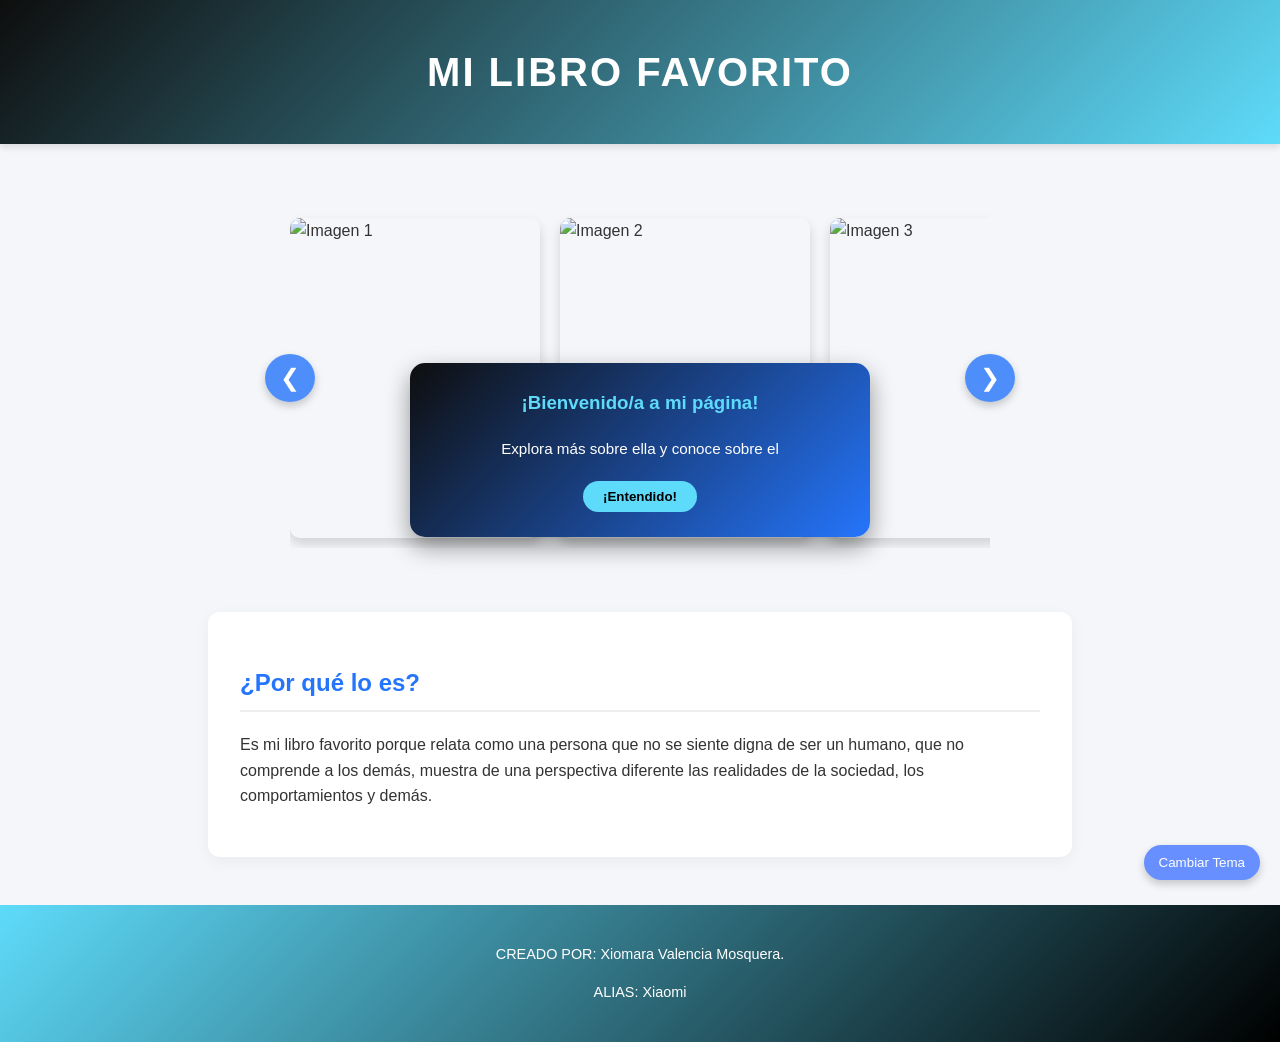
==== index.html @ 6a1c4576 "Add files via upload" ====
<!DOCTYPE html>
<html lang="en">
<head>
    <meta charset="UTF-8">
    <meta name="viewport" content="width=device-width, initial-scale=1.0">
    <title>Document</title>
    <link rel="stylesheet" href="style.css">
    
</head>
<body>
    <header>
        <h1> MI LIBRO FAVORITO</h1>
    </header>

<section class="galería-container">
    <button class="flecha flecha-izq" id="btn-prev">&#10094;</button>
    
    <div class="galería">
        <img src="img/v10.jfif" alt="Imagen 1">
        <img src="img/v1.jfif" alt="Imagen 2">
        <img src="img/v2.webp" alt="Imagen 3">
        <img src="img/v3.webp" alt="Imagen 4">
        <img src="img/v4.webp" alt="Imagen 5">
        <img src="img/v5.webp" alt="Imagen 6">
        <img src="img/v6.jfif" alt="Imagen 7">
        <img src="img/v7.jfif" alt="Imagen 8">
        <img src="img/v8.jfif" alt="Imagen 9">
        <img src="img/v9.jfif" alt="Imagen 10">
    </div>

    <button class="flecha flecha-der" id="btn-next">&#10095;</button>
</section>

    <main> 
        <h2>¿Por qué lo es?</h2>
        <p> Es mi libro favorito porque relata como una persona que no se siente digna de ser un humano, que no comprende a los demás, muestra de una perspectiva diferente las realidades de la sociedad, los comportamientos y demás. </p>
    </main>

    <footer>
        <p> CREADO POR: Xiomara Valencia Mosquera. </p>
        <p>ALIAS: Xiaomi</p>
    </footer>

    <script src="Java.js"></script>

</body>
</html>
---- style.css ----
body {
    font-family: 'Segoe UI', Tahoma, Geneva, Verdana, sans-serif;
    background-color: #f4f6f9;
    color: #333;
    margin: 0;
    padding: 0;
    line-height: 1.6;
}

header {
    background: linear-gradient(135deg, #0e0e0e, #5edbfa);
    color: white;
    text-align: center;
    padding: 2.5rem 1rem;
    box-shadow: 0 4px 6px rgba(0,0,0,0.1);
}

header h1 {
    margin: 0;
    font-size: 2.5rem;
    letter-spacing: 2px;
    cursor: pointer;
    display: inline-block;
    transition: transform 0.2s ease, opacity 0.2s ease;
}

header h1:hover {
    transform: scale(1.03);
    opacity: 0.9;
}

main {
    max-width: 800px;
    margin: 2rem auto;
    background: white;
    padding: 2rem;
    border-radius: 12px;
    box-shadow: 0 4px 15px rgba(0,0,0,0.05);
}

main h2 {
    color: #2575fc;
    border-bottom: 2px solid #eee;
    padding-bottom: 0.5rem;
}

.galería {
    display: flex;
    justify-content: center;
    gap: 20px;
    margin: 2rem auto;
    max-width: 900px;
    padding: 0 1rem;
}

.galería img {
    width: 250px;
    height: 320px;
    object-fit: cover;
    border-radius: 10px;
    box-shadow: 0 6px 12px rgba(0,0,0,0.15);
    cursor: pointer;
    transition: transform 0.3s ease, box-shadow 0.3s ease;
}

footer {
    text-align: center;
    padding: 1.5rem;
    background: linear-gradient(135deg, #5edbfa, #000000);
    color: #ffffff;
    margin-top: 3rem;
    font-size: 0.9rem;
}

body.modo-oscuro {
    background-color: #121212;
    color: #e0e0e0;
}

body.modo-oscuro main {
    background-color: #1e1e1e;
    color: #e0e0e0;
    box-shadow: 0 4px 15px rgba(255, 255, 255, 0.05);
}
.modal-bienvenida {
    position: fixed;
    top: 50%;
    left: 50%;
    transform: translate(-50%, -50%);
    background: linear-gradient(135deg, #0e0e0e, #2575fc);
    color: white;
    padding: 25px 30px;
    border-radius: 15px;
    box-shadow: 0 10px 25px rgba(0,0,0,0.4);
    text-align: center;
    z-index: 1000;
    animation: aparecer 0.4s ease-out;
    max-width: 400px;
    width: 90%;
}

.modal-bienvenida h3 {
    margin-top: 0;
    color: #5edbfa;
}

.modal-bienvenida p {
    font-size: 0.95rem;
    margin-bottom: 20px;
}

.modal-bienvenida button {
    background-color: #5edbfa;
    color: #000;
    border: none;
    padding: 8px 20px;
    border-radius: 20px;
    font-weight: bold;
    cursor: pointer;
    transition: background 0.2s;
}

.modal-bienvenida button:hover {
    background-color: #fff;
}

@keyframes aparecer {
    from {
        opacity: 0;
        transform: translate(-50%, -60%);
    }
    to {
        opacity: 1;
        transform: translate(-50%, -50%);
    }
}

.galería-container {
    position: relative;
    max-width: 700px;
    margin: 2rem auto;
    display: flex;
    align-items: center;
    justify-content: center;
}

.galería {
    display: flex;
    justify-content: flex-start; 
    flex-wrap: nowrap;
    gap: 20px;
    margin: 2rem auto;
    max-width: 900px;
    width: 100%;
    padding: 10px 0;
    overflow-x: auto;
    scroll-behavior: smooth;
    scrollbar-width: none;
}

.galería::-webkit-scrollbar {
    display: none;
}

.galería img {
    flex: 0 0 250px;
    width: 250px;
    height: 320px;
    object-fit: cover;
    border-radius: 10px;
    box-shadow: 0 6px 12px rgba(0,0,0,0.15);
    cursor: pointer;
    transition: transform 0.3s ease, box-shadow 0.3s ease;
}

.flecha {
    background-color: rgba(37, 117, 252, 0.8);
    color: white;
    border: none;
    font-size: 1.5rem;
    padding: 10px 15px;
    cursor: pointer;
    border-radius: 50%;
    z-index: 10;
    box-shadow: 0 4px 8px rgba(0,0,0,0.2);
    transition: background 0.2s, transform 0.2s;
    position: absolute;
}

.flecha:hover {
    background-color: #2575fc;
    transform: scale(1.1);
}

.flecha-izq {
    left: -25px;
}

.flecha-der {
    right: -25px;
}
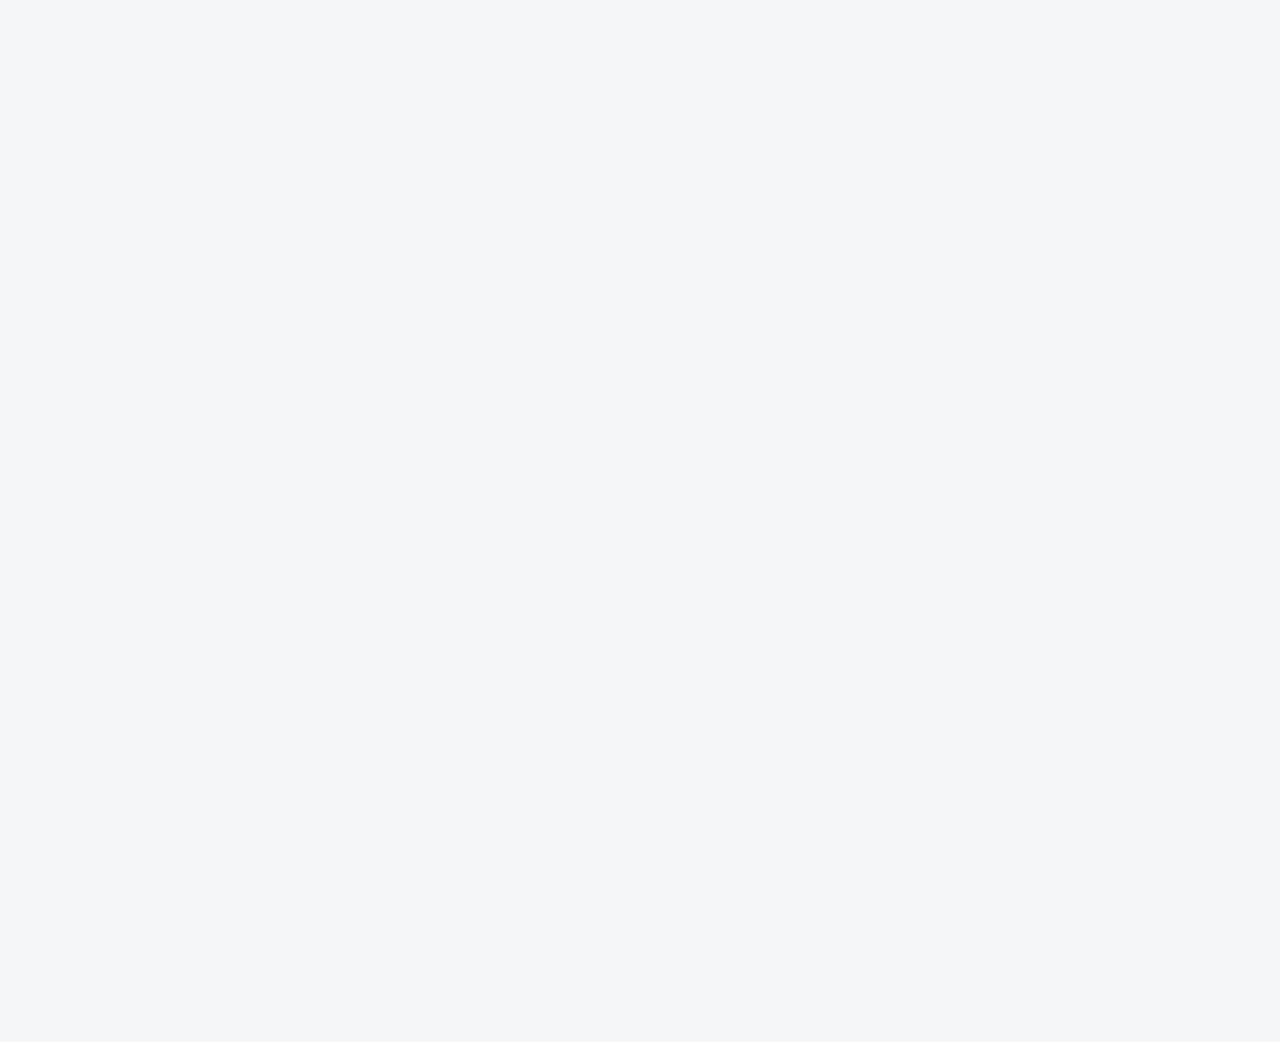
==== commit c5847aa3: "Update index.html" ====
--- a/index.html
+++ b/index.html
@@ -5,7 +5,7 @@
     <meta name="viewport" content="width=device-width, initial-scale=1.0">
     <title>Document</title>
     <link rel="stylesheet" href="style.css">
-    
+    <script>document.documentElement.style.visibility = "hidden";</script>
 </head>
 <body>
     <header>
@@ -41,7 +41,10 @@
         <p>ALIAS: Xiaomi</p>
     </footer>
 
+       <script src="https://cdn.jsdelivr.net/npm/@supabase/supabase-js@2.45.4/dist/umd/supabase.min.js"></script>
+    <script src="config.js"></script>
+    <script src="guardia.js"></script>
     <script src="Java.js"></script>
-
+    
 </body>
-</html>+</html>
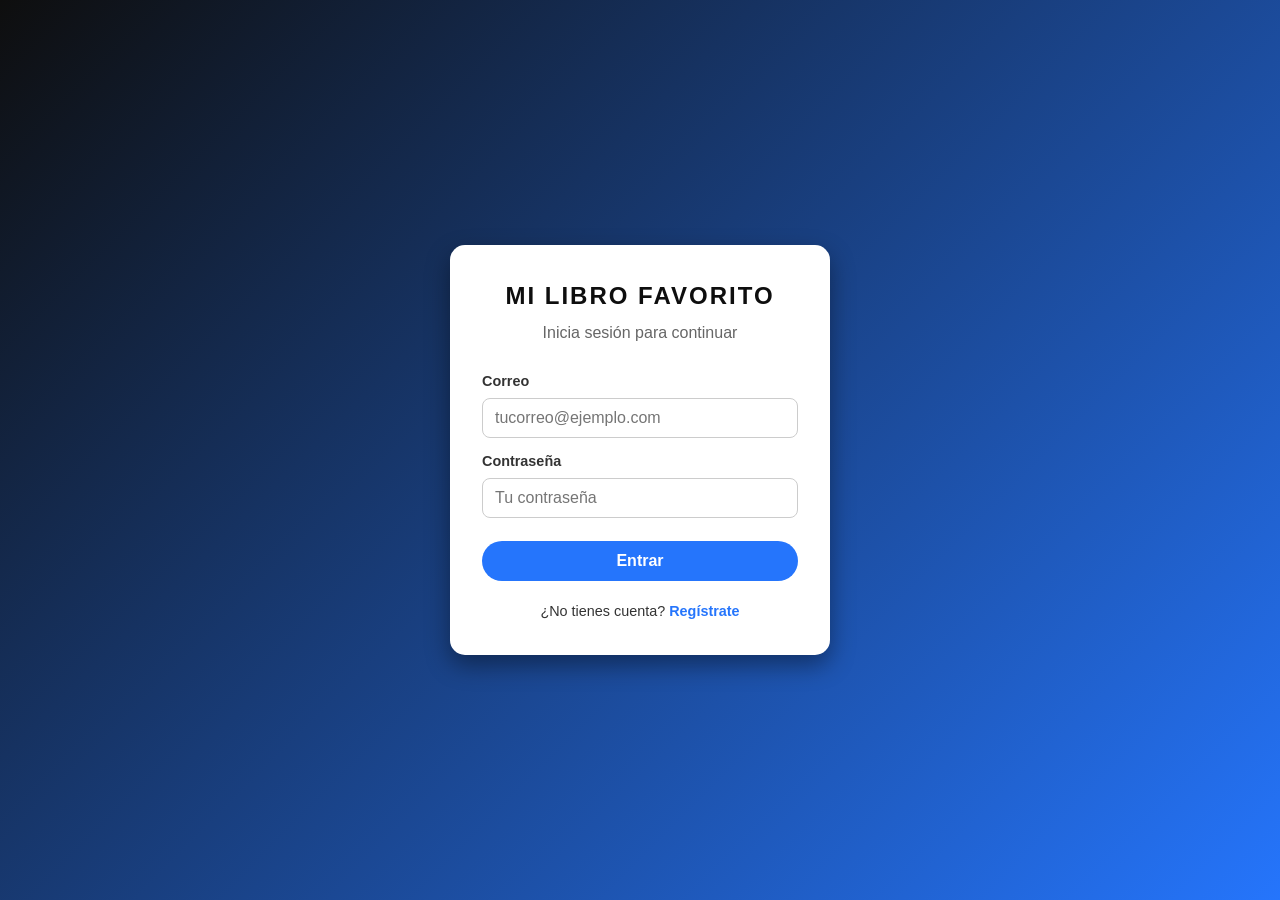
==== commit 95b729a8: "Update index.html" ====
--- a/index.html
+++ b/index.html
@@ -1,50 +1,286 @@
 <!DOCTYPE html>
-<html lang="en">
+<html lang="es">
 <head>
     <meta charset="UTF-8">
     <meta name="viewport" content="width=device-width, initial-scale=1.0">
-    <title>Document</title>
+    <title>Mi libro favorito</title>
     <link rel="stylesheet" href="style.css">
-    <script>document.documentElement.style.visibility = "hidden";</script>
+
+    
+    <style>
+        .oculto { display: none !important; }
+
+        #pantalla-login {
+            position: fixed;
+            inset: 0;
+            z-index: 2000;
+            display: flex;
+            align-items: center;
+            justify-content: center;
+            background: linear-gradient(135deg, #0e0e0e, #2575fc);
+            padding: 1rem;
+            box-sizing: border-box;
+        }
+        .tarjeta-login {
+            background: white;
+            width: 100%;
+            max-width: 380px;
+            padding: 2rem;
+            border-radius: 15px;
+            box-shadow: 0 10px 25px rgba(0, 0, 0, 0.4);
+            box-sizing: border-box;
+            color: #333;
+        }
+        .tarjeta-login h1 { margin: 0; text-align: center; font-size: 1.5rem; letter-spacing: 2px; color: #0e0e0e; }
+        .tarjeta-login .subtitulo { text-align: center; color: #666; margin: 0.3rem 0 1.5rem; }
+        .tarjeta-login label { display: block; font-weight: 600; margin: 0.8rem 0 0.3rem; font-size: 0.9rem; }
+        .tarjeta-login input {
+            width: 100%; padding: 10px 12px; border: 1px solid #ccc;
+            border-radius: 8px; font-size: 1rem; box-sizing: border-box;
+        }
+        .tarjeta-login input:focus { outline: none; border-color: #2575fc; box-shadow: 0 0 0 3px rgba(37, 117, 252, 0.2); }
+        .tarjeta-login button[type=submit] {
+            width: 100%; margin-top: 1.4rem; padding: 11px; background-color: #2575fc;
+            color: white; border: none; border-radius: 20px; font-weight: bold;
+            font-size: 1rem; cursor: pointer;
+        }
+        .tarjeta-login button[type=submit]:disabled { opacity: 0.6; cursor: not-allowed; }
+        .mensaje { margin: 1rem 0 0; text-align: center; font-size: 0.9rem; }
+        .mensaje.error, .mensaje.exito { padding: 10px; border-radius: 8px; }
+        .mensaje.error { background: #fde8e8; color: #b42318; }
+        .mensaje.exito { background: #e6f7ec; color: #146c2e; }
+        .cambiar { text-align: center; margin: 1.2rem 0 0; font-size: 0.9rem; }
+        .cambiar a { color: #2575fc; font-weight: 600; text-decoration: none; }
+
+        .barra-sesion {
+            position: fixed; top: 12px; right: 12px; display: flex; align-items: center;
+            gap: 10px; background: rgba(14, 14, 14, 0.85); color: white;
+            padding: 6px 8px 6px 14px; border-radius: 20px; font-size: 0.85rem; z-index: 900;
+        }
+        .barra-sesion button {
+            background-color: #5edbfa; color: #000; border: none; padding: 6px 12px;
+            border-radius: 14px; font-weight: bold; cursor: pointer;
+        }
+        .barra-sesion button:hover { background-color: #fff; }
+    </style>
 </head>
 <body>
-    <header>
-        <h1> MI LIBRO FAVORITO</h1>
-    </header>
-
-<section class="galería-container">
-    <button class="flecha flecha-izq" id="btn-prev">&#10094;</button>
+
+    <div id="pantalla-login">
+        <div class="tarjeta-login">
+            <h1>MI LIBRO FAVORITO</h1>
+            <p class="subtitulo" id="subtitulo">Inicia sesión para continuar</p>
+
+            <form id="form-login">
+                <label for="login-correo">Correo</label>
+                <input type="email" id="login-correo" placeholder="tucorreo@ejemplo.com" required autocomplete="email">
+
+                <label for="login-clave">Contraseña</label>
+                <input type="password" id="login-clave" placeholder="Tu contraseña" required autocomplete="current-password">
+
+                <button type="submit">Entrar</button>
+            </form>
+
+            <form id="form-registro" class="oculto">
+                <label for="registro-nombre">Nombre</label>
+                <input type="text" id="registro-nombre" placeholder="Tu nombre" required autocomplete="name">
+
+                <label for="registro-correo">Correo</label>
+                <input type="email" id="registro-correo" placeholder="tucorreo@ejemplo.com" required autocomplete="email">
+
+                <label for="registro-clave">Contraseña (mínimo 6 caracteres)</label>
+                <input type="password" id="registro-clave" placeholder="Crea una contraseña" minlength="6" required autocomplete="new-password">
+
+                <button type="submit">Crear cuenta</button>
+            </form>
+
+            <p id="mensaje" class="mensaje"></p>
+
+            <p class="cambiar">
+                <span id="texto-cambiar">¿No tienes cuenta?</span>
+                <a href="#" id="enlace-cambiar">Regístrate</a>
+            </p>
+        </div>
+    </div>
+
+    <div id="contenido" class="oculto">
+
+        <header>
+            <h1> MI LIBRO FAVORITO</h1>
+        </header>
+
+        <section class="galería-container">
+            <button class="flecha flecha-izq" id="btn-prev">&#10094;</button>
+
+            <div class="galería">
+                <img src="img/v10.jfif" alt="Imagen 1">
+                <img src="img/v1.jfif" alt="Imagen 2">
+                <img src="img/v2.webp" alt="Imagen 3">
+                <img src="img/v3.webp" alt="Imagen 4">
+                <img src="img/v4.webp" alt="Imagen 5">
+                <img src="img/v5.webp" alt="Imagen 6">
+                <img src="img/v6.jfif" alt="Imagen 7">
+                <img src="img/v7.jfif" alt="Imagen 8">
+                <img src="img/v8.jfif" alt="Imagen 9">
+                <img src="img/v9.jfif" alt="Imagen 10">
+            </div>
+
+            <button class="flecha flecha-der" id="btn-next">&#10095;</button>
+        </section>
+
+        <main>
+            <h2>¿Por qué lo es?</h2>
+            <p> Es mi libro favorito porque relata como una persona que no se siente digna de ser un humano, que no comprende a los demás, muestra de una perspectiva diferente las realidades de la sociedad, los comportamientos y demás. </p>
+        </main>
+
+        <footer>
+            <p> CREADO POR: Xiomara Valencia Mosquera. </p>
+            <p>ALIAS: Xiaomi</p>
+        </footer>
+
+    </div>
+
+    <script src="https://cdn.jsdelivr.net/npm/@supabase/supabase-js@2.45.4/dist/umd/supabase.min.js"></script>
+    <script>
+        
+        const SUPABASE_URL = "https://hypxybgvxvpwfqflijty.supabase.co";
+        const SUPABASE_KEY = "sb_publishable_x6A2XiGzM9F2Qlk9xwBUvA_UK3HoJJz";
+        const clienteSupabase = supabase.createClient(SUPABASE_URL, SUPABASE_KEY);
+
+        const pantallaLogin = document.getElementById("pantalla-login");
+        const contenido = document.getElementById("contenido");
+        const formLogin = document.getElementById("form-login");
+        const formRegistro = document.getElementById("form-registro");
+        const mensaje = document.getElementById("mensaje");
+        const enlaceCambiar = document.getElementById("enlace-cambiar");
+        const textoCambiar = document.getElementById("texto-cambiar");
+        const subtitulo = document.getElementById("subtitulo");
+
+        function mostrarMensaje(texto, tipo) {
+            mensaje.innerText = texto;
+            mensaje.className = "mensaje " + tipo;
+        }
+
+        function leerError(error) {
+            const texto = (error.message || "").toLowerCase();
+            if (texto.includes("invalid login credentials")) return "Correo o contraseña incorrectos.";
+            if (texto.includes("email not confirmed")) return "Debes confirmar tu correo antes de entrar. Revisa tu bandeja de entrada.";
+            if (texto.includes("already registered") || texto.includes("already been registered")) return "Ese correo ya tiene una cuenta. Inicia sesión.";
+            if (texto.includes("password should be at least")) return "La contraseña debe tener mínimo 6 caracteres.";
+            if (texto.includes("rate limit") || texto.includes("too many")) return "Demasiados intentos. Espera un momento e inténtalo de nuevo.";
+            if (texto.includes("failed to fetch") || texto.includes("network")) return "No se pudo conectar con la base de datos. Revisa tu internet.";
+            return "No se pudo completar la acción: " + error.message;
+        }
+
+        async function mostrarSegunSesion() {
+            const { data } = await clienteSupabase.auth.getSession();
+
+            const barraVieja = document.querySelector(".barra-sesion");
+            if (barraVieja) barraVieja.remove();
+
+            if (!data.session) {
+                pantallaLogin.classList.remove("oculto");
+                contenido.classList.add("oculto");
+                return;
+            }
+
+            pantallaLogin.classList.add("oculto");
+            contenido.classList.remove("oculto");
+
+            const usuario = data.session.user;
+            const nombre = (usuario.user_metadata && usuario.user_metadata.nombre) || usuario.email;
+
+            const barra = document.createElement("div");
+            barra.className = "barra-sesion";
+            barra.innerHTML = '<span></span><button id="btn-salir">Cerrar sesión</button>';
+            barra.querySelector("span").textContent = "Hola, " + nombre;
+            document.body.appendChild(barra);
+
+            document.getElementById("btn-salir").addEventListener("click", async function () {
+                await clienteSupabase.auth.signOut();
+                mostrarSegunSesion();
+            });
+        }
+
+        mostrarSegunSesion();
     
-    <div class="galería">
-        <img src="img/v10.jfif" alt="Imagen 1">
-        <img src="img/v1.jfif" alt="Imagen 2">
-        <img src="img/v2.webp" alt="Imagen 3">
-        <img src="img/v3.webp" alt="Imagen 4">
-        <img src="img/v4.webp" alt="Imagen 5">
-        <img src="img/v5.webp" alt="Imagen 6">
-        <img src="img/v6.jfif" alt="Imagen 7">
-        <img src="img/v7.jfif" alt="Imagen 8">
-        <img src="img/v8.jfif" alt="Imagen 9">
-        <img src="img/v9.jfif" alt="Imagen 10">
-    </div>
-
-    <button class="flecha flecha-der" id="btn-next">&#10095;</button>
-</section>
-
-    <main> 
-        <h2>¿Por qué lo es?</h2>
-        <p> Es mi libro favorito porque relata como una persona que no se siente digna de ser un humano, que no comprende a los demás, muestra de una perspectiva diferente las realidades de la sociedad, los comportamientos y demás. </p>
-    </main>
-
-    <footer>
-        <p> CREADO POR: Xiomara Valencia Mosquera. </p>
-        <p>ALIAS: Xiaomi</p>
-    </footer>
-
-       <script src="https://cdn.jsdelivr.net/npm/@supabase/supabase-js@2.45.4/dist/umd/supabase.min.js"></script>
-    <script src="config.js"></script>
-    <script src="guardia.js"></script>
+        let modoRegistro = false;
+        enlaceCambiar.addEventListener("click", function (e) {
+            e.preventDefault();
+            modoRegistro = !modoRegistro;
+            formLogin.classList.toggle("oculto", modoRegistro);
+            formRegistro.classList.toggle("oculto", !modoRegistro);
+            textoCambiar.innerText = modoRegistro ? "¿Ya tienes cuenta?" : "¿No tienes cuenta?";
+            enlaceCambiar.innerText = modoRegistro ? "Inicia sesión" : "Regístrate";
+            subtitulo.innerText = modoRegistro ? "Crea tu cuenta" : "Inicia sesión para continuar";
+            mostrarMensaje("", "");
+        });
+
+        formLogin.addEventListener("submit", async function (e) {
+            e.preventDefault();
+            const correo = document.getElementById("login-correo").value.trim();
+            const password = document.getElementById("login-clave").value;
+
+            const boton = formLogin.querySelector("button[type=submit]");
+            boton.disabled = true;
+            boton.innerText = "Entrando...";
+
+            const { data, error } = await clienteSupabase.auth.signInWithPassword({
+                email: correo,
+                password: password
+            });
+
+            boton.disabled = false;
+            boton.innerText = "Entrar";
+            console.log("Respuesta de login:", data, error);
+
+            if (error) {
+                mostrarMensaje(leerError(error), "error");
+                return;
+            }
+
+            formLogin.reset();
+            mostrarMensaje("", "");
+            mostrarSegunSesion();
+        });
+
+       
+        formRegistro.addEventListener("submit", async function (e) {
+            e.preventDefault();
+            const nombre = document.getElementById("registro-nombre").value.trim();
+            const correo = document.getElementById("registro-correo").value.trim();
+            const password = document.getElementById("registro-clave").value;
+
+            const boton = formRegistro.querySelector("button[type=submit]");
+            boton.disabled = true;
+            boton.innerText = "Creando cuenta...";
+
+            const { data, error } = await clienteSupabase.auth.signUp({
+                email: correo,
+                password: password,
+                options: { data: { nombre: nombre } }
+            });
+
+            boton.disabled = false;
+            boton.innerText = "Crear cuenta";
+            console.log("Respuesta de registro:", data, error);
+
+            if (error) {
+                mostrarMensaje(leerError(error), "error");
+                return;
+            }
+
+            if (data.session) {
+                formRegistro.reset();
+                mostrarSegunSesion();
+            } else {
+                mostrarMensaje("Cuenta creada. Revisa tu correo para confirmarla y luego inicia sesión.", "exito");
+                formRegistro.reset();
+            }
+        });
+    </script>
+
     <script src="Java.js"></script>
-    
+
 </body>
 </html>
